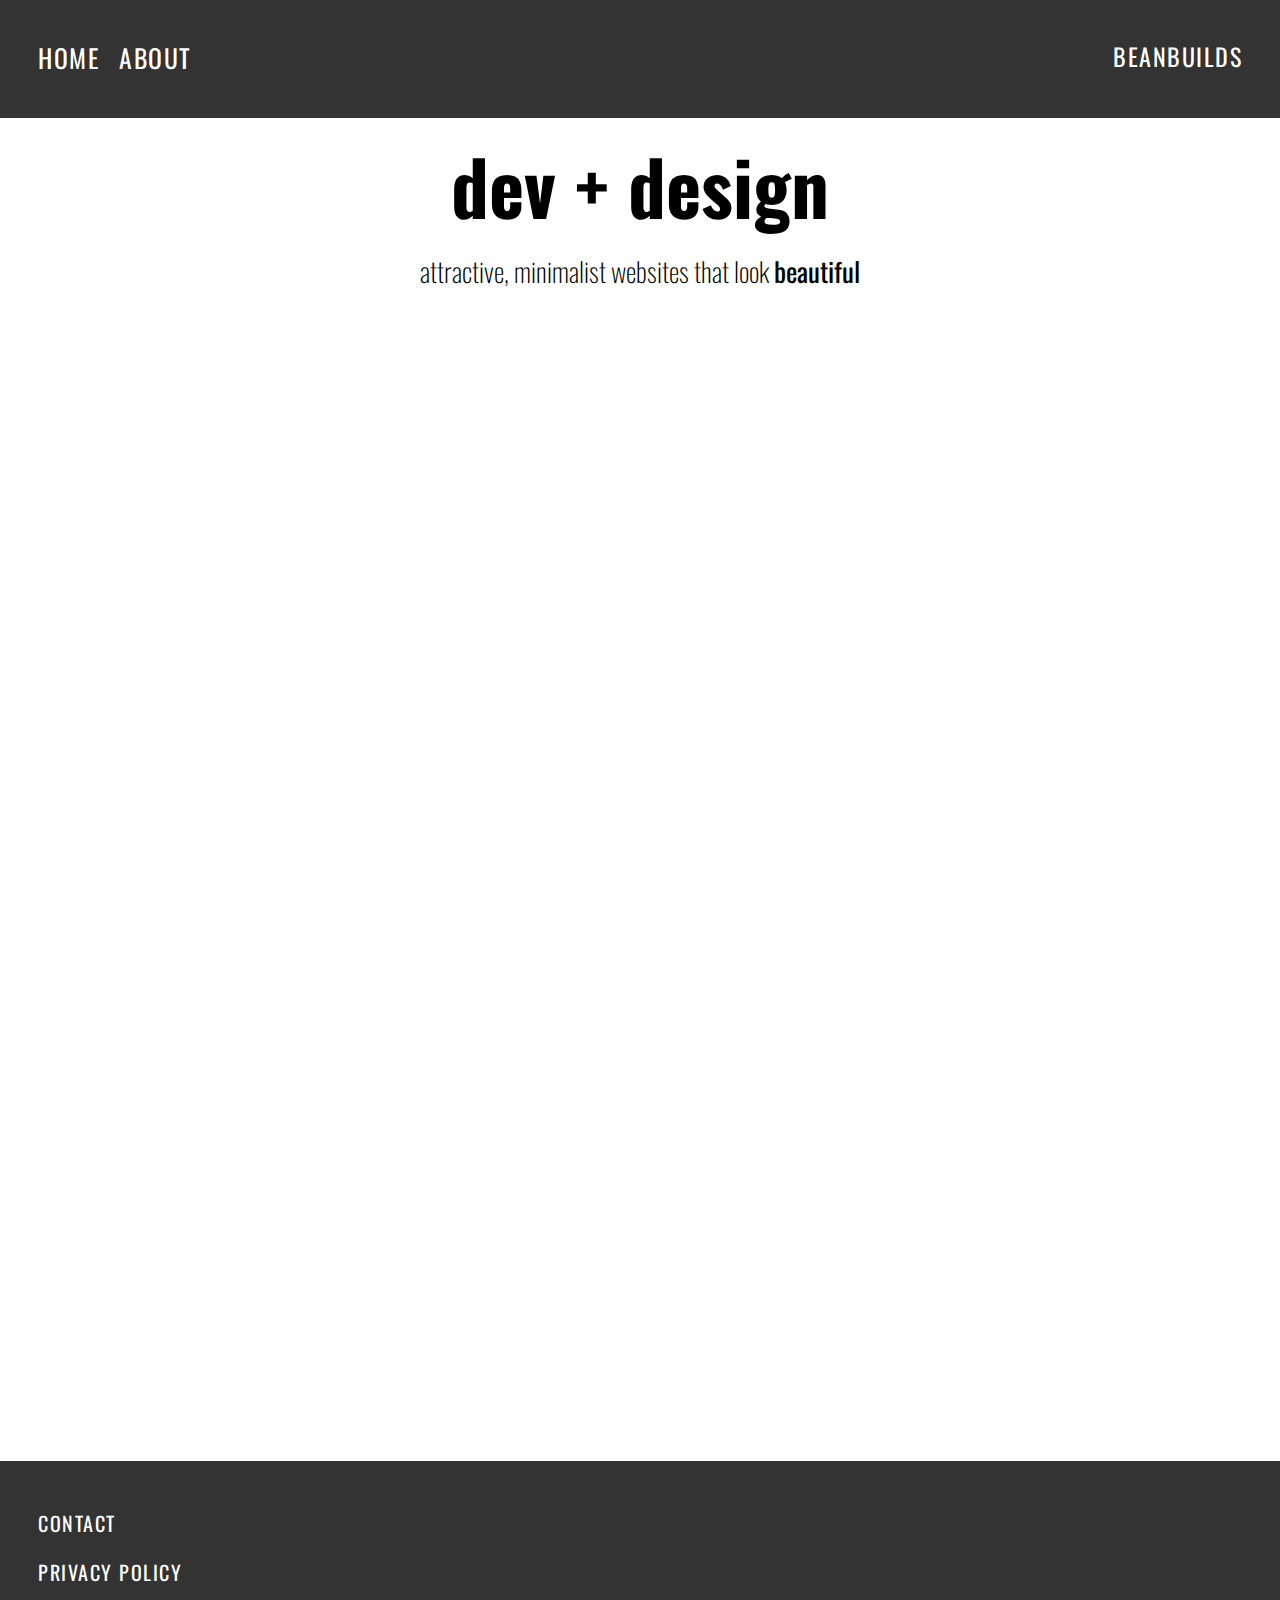
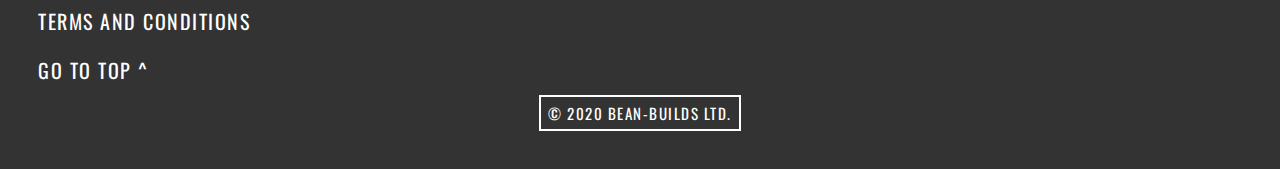
==== index.html @ 13f96de2 "Add files via upload" ====
<!DOCTYPE html>
<html lang="en">
<head>
    <meta charset="UTF-8">
    <meta name="viewport" content="width=device-width, initial-scale=1.0">
    <title>Portfolio of bean-builds</title>
    <link rel="stylesheet" href="styles.css">
    <link rel="preconnect" href="https://fonts.gstatic.com">
<link href="https://fonts.googleapis.com/css2?family=Roboto:wght@300&display=swap" rel="stylesheet">
<link rel="preconnect" href="https://fonts.gstatic.com">
<link href="https://fonts.googleapis.com/css2?family=Oswald:wght@300&display=swap" rel="stylesheet">
</head>
<body>

    <div class="container">

        
        <div class="nav-wrapper" id="nav-wrap">

            <div class="left-side">
                <div class="nav-link-wrapper">
                <a href="index.html">Home</a>
                </div>
                <div class="nav-link-wrapper">
                <a href="about.html">About</a>
                </div>
            </div>


            <div class="right-side">
                <div class="brand">

                    <div class="brandText">BEANBUILDS</div>
                </div>
            </div>
    
        </div>

        <div class="headerWrapper">
            <header class="headerText"><h1>dev + design</h1>
                    <h3> attractive, minimalist websites that look <b>beautiful</b></h3></header>
            
        </div>


        <div class="content-wrapper">

            <div class="portfolio-items-wrapper">
    
            <div class="portfolio-item-wrapper">
                <div class="portfolio-img-background" style="background-image: url(images/portfolio1.jpg);">

                </div>
            <div class="img-text-wrapper">
                <div class="logo-wrapper">
                    <img src="images/logos/quip.png" alt="">
                </div>

                <div class="subtitle">I built the Quip e-commerce platform, named a blah.</div>
            </div>
            </div>

            <div class="portfolio-item-wrapper">
                <div class="portfolio-img-background" style="background-image: url(images/portfolio2.jpg);">

                </div>
            <div class="img-text-wrapper">
                <div class="logo-wrapper">
                    <img src="images/logos/crondose.png" alt="">
                </div>

                <div class="subtitle">I built the Quip e-commerce platform, named a blah.</div>
            </div>
            </div>

            <!-- <div class="portfolio-item-wrapper">
               
            <div class="welcomewrapper">
                <div class="welcomeTextwrapper">
                    <h1 class="welcomeText">bean-builds. 
                        est 2020.</h1>
                </div>

            </div>
            </div> -->

            <div class="portfolio-item-wrapper">
                <div class="portfolio-img-background" style="background-image: url(images/portfolio4.jpg);">

                </div>
            <div class="img-text-wrapper">
                <div class="logo-wrapper">
                    <img src="images/logos/dashtrack.png" alt="">
                </div>

                <div class="subtitle">I built the Quip e-commerce platform, named a blah.</div>
            </div>
            </div>

            <div class="portfolio-item-wrapper">
                <div class="portfolio-img-background" style="background-image: url(images/portfolio5.jpg);">

                </div>
            <div class="img-text-wrapper">
                <div class="logo-wrapper">
                    <img src="images/logos/devcamp.png" alt="">
                </div>

                <div class="subtitle">I built the Quip e-commerce platform, named a blah.</div>
            </div>
            </div>

            <div class="portfolio-item-wrapper">
                <div class="portfolio-img-background" style="background-image: url(images/computing.jpg);">

                </div>
            <div class="img-text-wrapper">
                <div class="logo-wrapper">
                    <img src="images/logos/devtrunk.png" alt="">
                </div>

                <div class="subtitle">I built the Quip e-commerce platform, named a blah.</div>
            </div>
            </div>

            <div class="portfolio-item-wrapper">
                <div class="portfolio-img-background" style="background-image: url(images/portfolio7.jpg);">

                </div>
            <div class="img-text-wrapper">
                <div class="logo-wrapper">
                    <img src="images/logos/open-devos.png" alt="">
                </div>

                <div class="subtitle">I built the Quip e-commerce platform, named a blah.</div>
            </div>
            </div>

            <div class="portfolio-item-wrapper">
                <div class="portfolio-img-background" style="background-image: url(images/portfolio8.jpg);">

                </div>
            <div class="img-text-wrapper">
                <div class="logo-wrapper">
                    <img src="images/logos/edutechional.png" alt="">
                </div>

                <div class="subtitle">I built the Quip e-commerce platform, named a blah.</div>
            </div>
            </div>

            <div class="portfolio-item-wrapper">
                <div class="portfolio-img-background" style="background-image: url(images/portfolio9.jpg);">

                </div>
            <div class="img-text-wrapper">
                <div class="logo-wrapper">
                    <img src="images/logos/eventbrite.png" alt="">
                </div>

                <div class="subtitle">I built the Quip e-commerce platform, named a blah.</div>
            </div>
            </div>

            </div>

    </div>

    </div>

    <footer class="footerWithLinks">
<div class="footerContainer">

<div class="footerLinks">
    <a class="footerText" href="">Contact</a>
    <a class="footerText" href="">Privacy policy</a>
    <a class="footerText" href="">Terms and conditions</a>
    <a class="footerText" href="#nav-wrap">Go to top ^ </a>
</div>

<div class="copyrightText">
 <span class="webText">© 2020 bean-builds Ltd. </span>
   
</div>

</div>

    </footer>


</body>

<script>

const   portfolioItems = document.querySelectorAll('.portfolio-item-wrapper')

portfolioItems.forEach(portfolioItem => {
        portfolioItem.addEventListener('mouseover', () => {
            portfolioItem.childNodes[1].classList.add ('img-darken');

})

portfolioItems.forEach(portfolioItem => {
        portfolioItem.addEventListener('mouseout', () => {
            portfolioItem.childNodes[1].classList.remove ('img-darken');

})}

,)


</script>

</html>
---- styles.css ----
/* Master styles */


body    {
    margin: 0px;
    font-family: 'Oswald';
}

.container  {
    display: grid;
    grid-template-columns: 100%;
    background: #ffffff;
    
}




/* Nav styles */
.nav-wrapper    {
    display: flex;
    justify-content: space-between;
    padding: 38px;
    background: #333333;
}

.left-side  {
    display: flex;
}


.nav-wrapper  >   .left-side  >   div     {
    margin-right: 20px;
    font-size: 1.6em;
    text-transform: uppercase;
    font-family: 'oswald';
    letter-spacing: 1.5px;

}

.nav-link-wrapper   {
    height: 22px;
    border-bottom: 2px solid transparent;
    padding-bottom: 18px;
    transition: border-bottom 0.5s;

}

.nav-link-wrapper   a   {

    color: #ffffff;
    text-decoration: none;
    transition: color 0.5s;
    

}

.nav-link-wrapper:hover {
    border-bottom: 2px solid #ffffff;
    padding-bottom: 18px;
}

.nav-link-wrapper a:hover {
    color:  #ffffff;
}



.brand:hover    {
    color:  #ffffff;
    border-bottom: 1px solid #ffffff;
    text-transform: lowercase;

}


.brand  {
    font-family: 'Oswald';
    font-size: 1.5em;
    color: #ffffff;
    letter-spacing: 1.5px;
}

/* Header text */

.headerText     {
    text-align: center;
    padding: 0px;
    line-height: 35px;
}

h1  {
    font-size: 75px;
    font-weight: 900;
}

h3  {
    font-size: 27px;
    font-weight: 100;
}





/* Portfolio styles */

.portfolio-items-wrapper    {
    display: grid;
    grid-template-columns: 25% 50% 1fr;
    row-gap: 30px;
    column-gap: 30px;
    margin-top: 15px;
    margin-left: 20px;
    margin-bottom: 20px;
    margin-right: 20px;
}

.portfolio-item-wrapper     {
    position: relative;
}

.portfolio-img-background   {
    height: 350px;
    width: 100%;
    background-size: cover;
    background-position: center;
    background-repeat: no-repeat;
}

.img-text-wrapper   {
    position: absolute;
    top: 0;
    display: flex;
    flex-direction: column;
    justify-content: center;
    align-items: center;
    height: 100%;
    text-align: center;
    padding-left: 100px;
    padding-right: 100px;
}

.logo-wrapper img {
    width: 50%;
    margin-bottom: 20px;

}

/* Needs to be more specific with selector */

.img-text-wrapper .subtitle {
    transition: 1s;
    color: transparent;
    font-weight: 600;
}




.img-text-wrapper:hover .subtitle   {
    font-weight: 600;
    color:white;
    background: black;
}

.img-darken {
    transition: 1s;
    filter: brightness(10%);
}


/* About page styles */


.two-column-wrapper {
    display: grid;
    grid-template-columns: 75% 1fr;

}

.profile-image-wrapper img {
    width: 100%;
    margin: 30px;
}

.profile-content-wrapper    {

    padding: 30px;
}


.profile-content-wrapper  p {
    margin-left: 19px;
    text-align: center;
}

.profile-content-wrapper h1 {
    font-size: 50px;
    text-align: center; 
    margin-left: 20px;   
    margin-top: 0px;


}
/* Footer  */



.footer-wrapper {
    display: flex;
    justify-content: space-between;
    padding: 38px;
    background: #bedcfa;
}

.footer-wrapper a   {
    font-family: monospace;
    text-decoration: none;
    transition: color 0.5s;

}

.right-footer   {
    font-family: monospace;
}

.footerContainer    {
    background:#333333;
    padding: 38px;
    
}

.footerText {
    font-family: 'Oswald';
    font-size: 20px;
    line-height: 49px;
    color: #ffffff;
    text-decoration: none;
    letter-spacing: 1.5px;
    width: fit-content;
}

.footerText:hover   {
    border-bottom: 2px solid white;
    
}

.footerLinks    {
    display: flex;
    flex-direction: column;
    justify-content: space-between;
    text-transform: uppercase;
}


.webText    {
    font-family: 'Oswald';
    font-weight: 300px;
    font-size: 15px;
    line-height: 18px;
    color: #ffffff;
    text-align: right; 
    letter-spacing: 1.5px;
    text-transform: uppercase;
    letter-spacing: 1.5px;
    border-top: 2px solid   white;
    border-bottom: 2px solid white;
    padding-top: 7px;
    padding-bottom: 7px;
    border-right: 2px solid white;
    padding-right: 7px;
    border-left: 2px solid white;
    padding-left: 7px;


    
    

}

.copyrightText  {
    display: flex;
    justify-content: center;


}


/* Welcome wrapper */

.welcomewrapper    {
    display: flex;
    justify-content: center;
}

.welcomeTextwrapper {
    align-content: center;
    margin: 40px;
}

.welcomeTextwrapper h1  {
    font-size: 36px;
    font-weight: lighter;
    line-height: 100px;
}
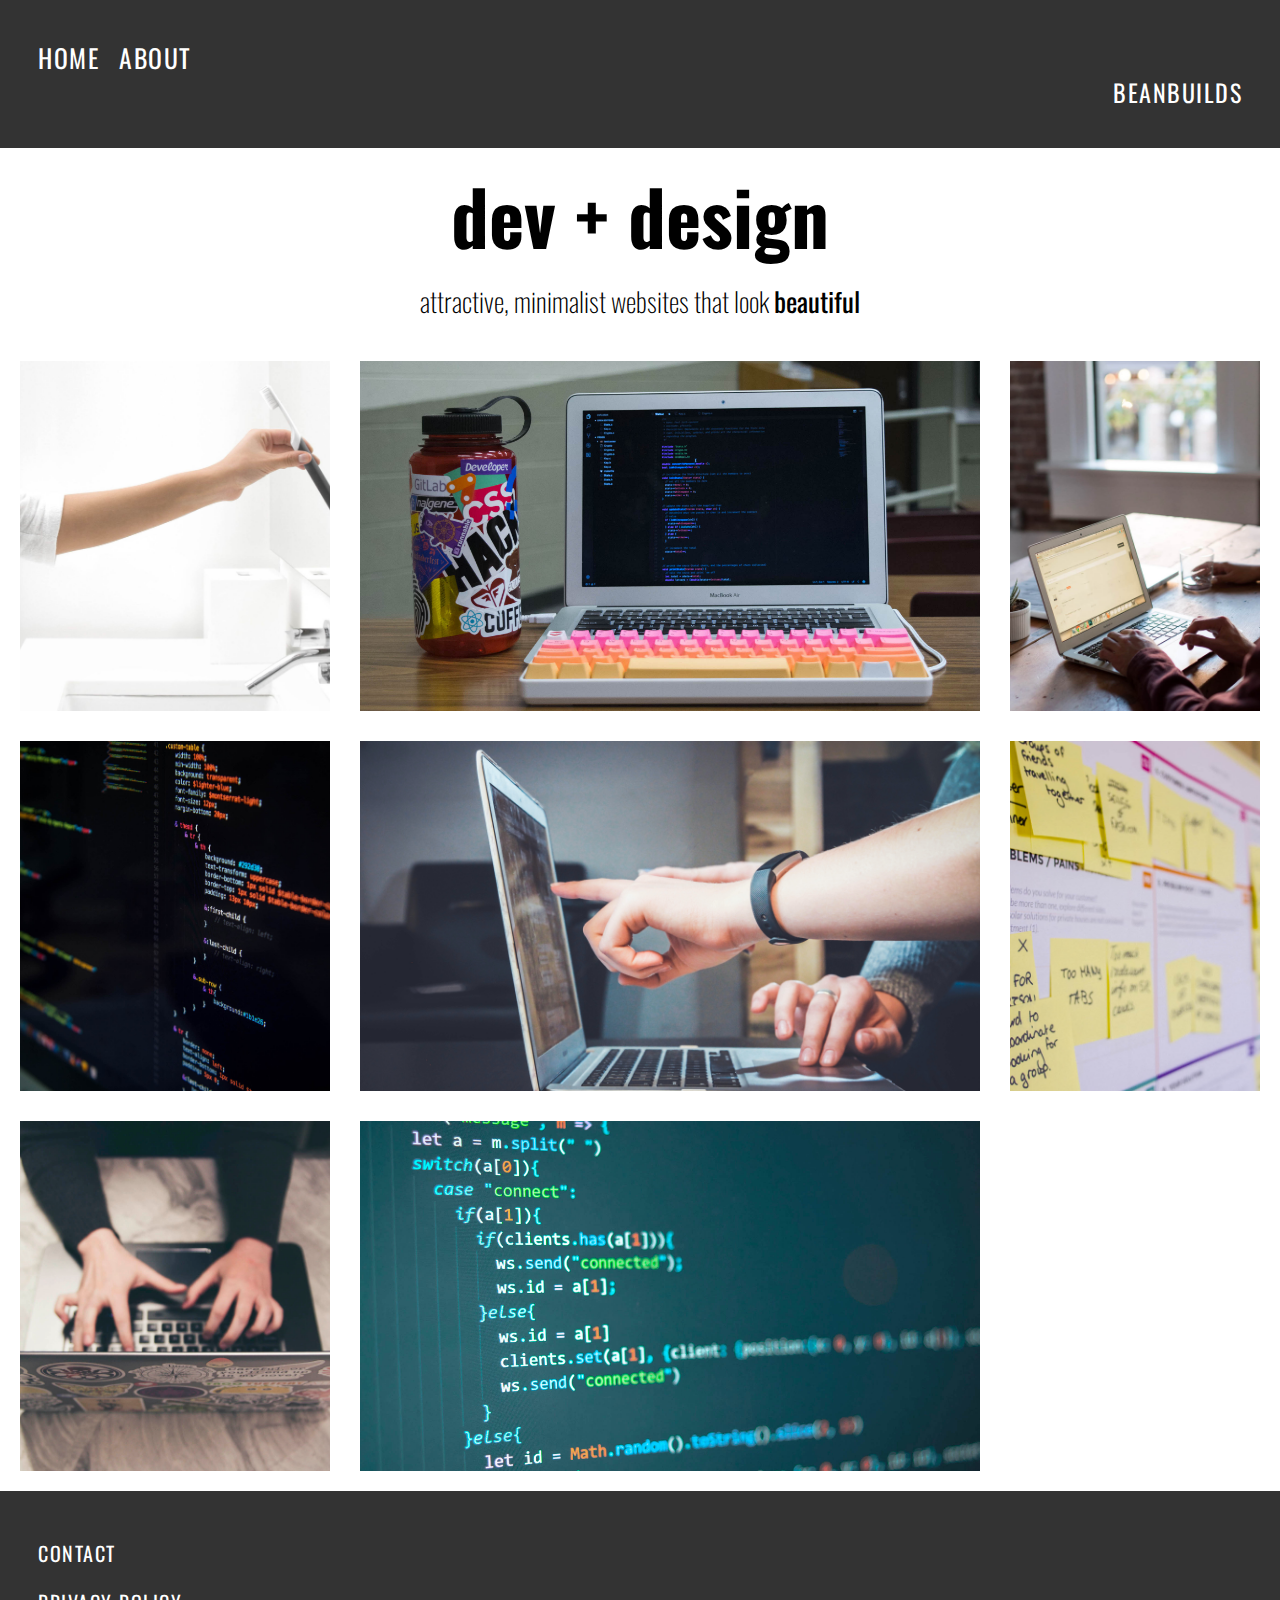
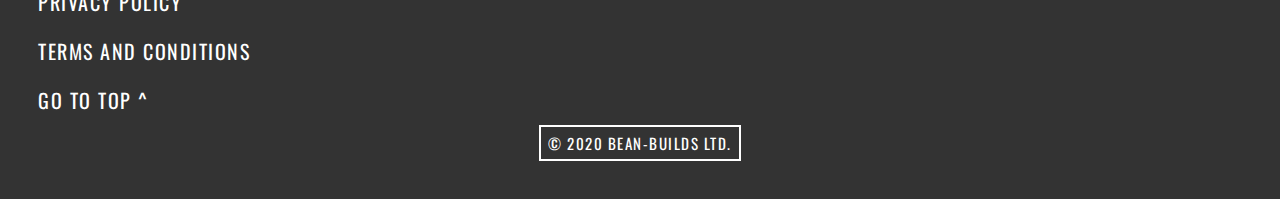
==== commit 88dbf4bf: "added beanbuilds logo" ====
--- a/index.html
+++ b/index.html
@@ -29,6 +29,9 @@
 
             <div class="right-side">
                 <div class="brand">
+                    <div class="brand-img"> 
+                        <img src="images/beanBuilds logo.png" alt="">
+                            </div>
 
                     <div class="brandText">BEANBUILDS</div>
                 </div>
@@ -211,4 +214,4 @@
 
 </script>
 
-</html> +</html> 
